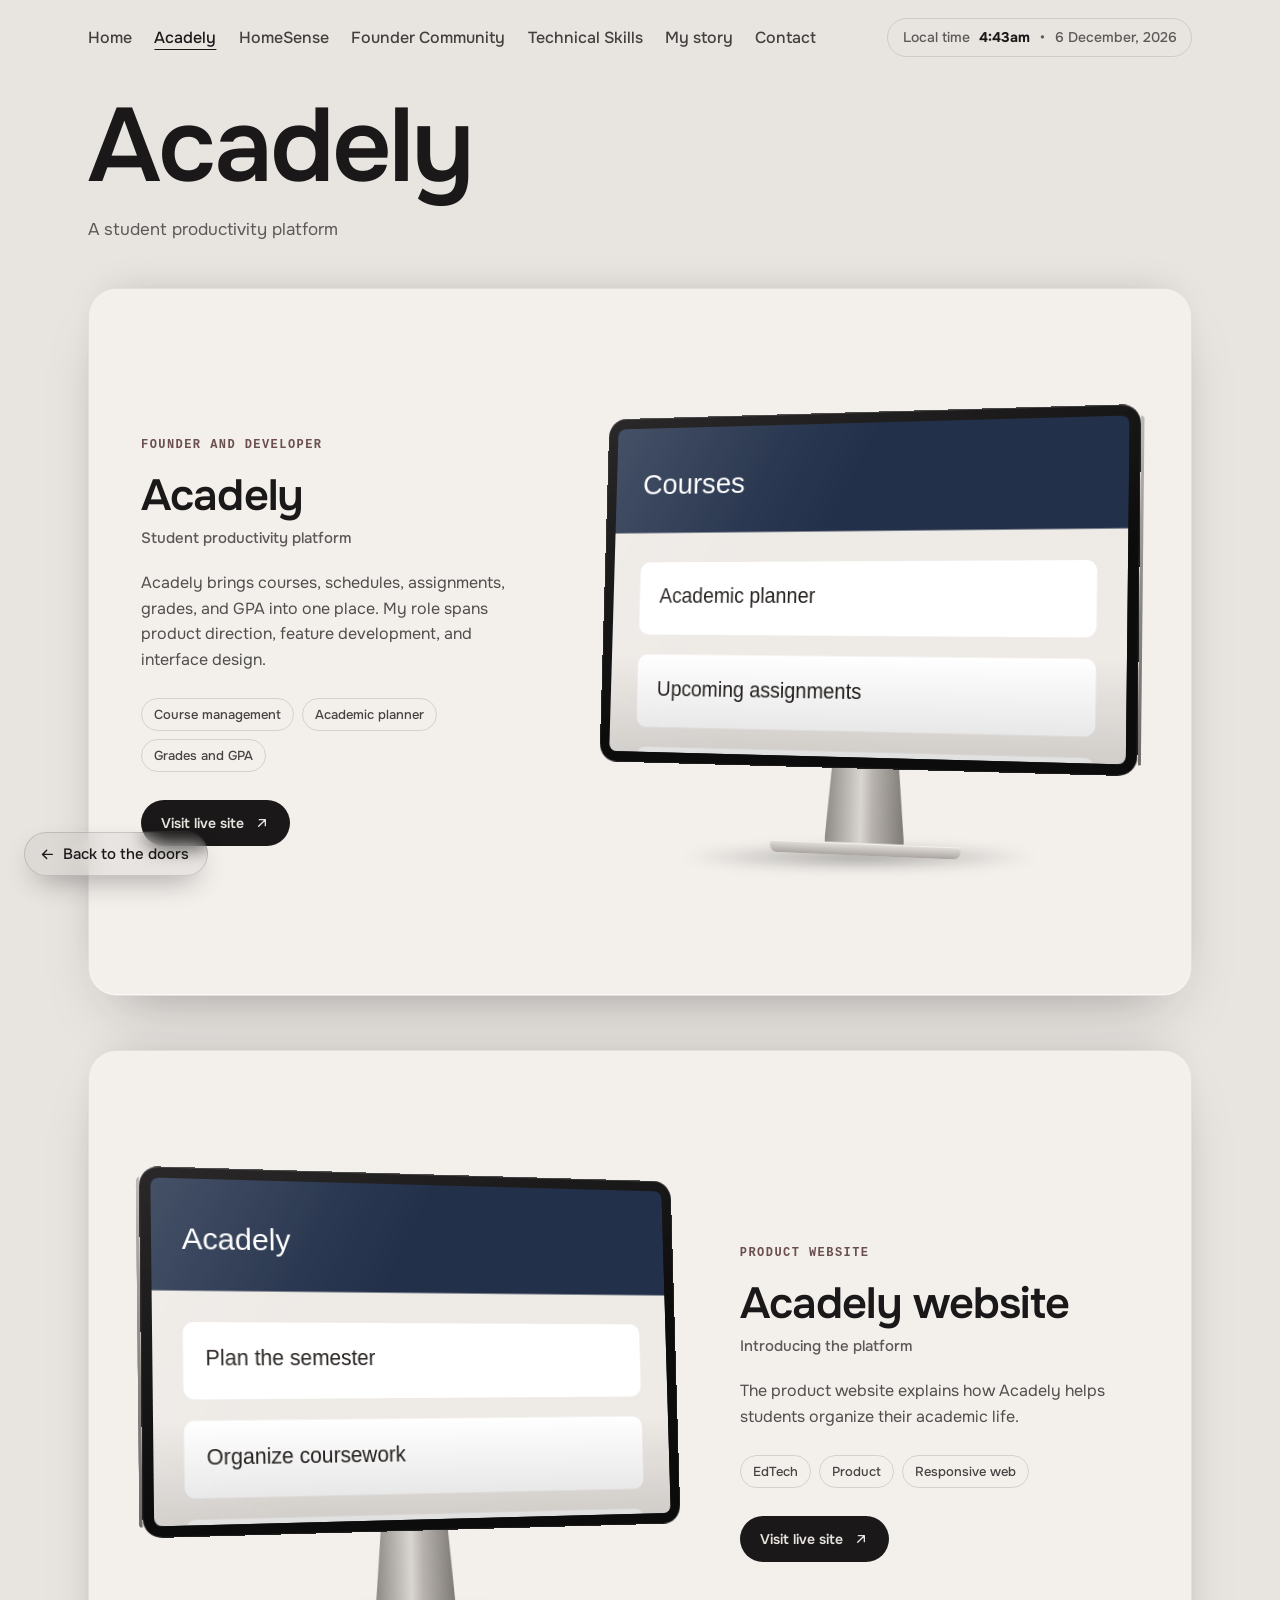
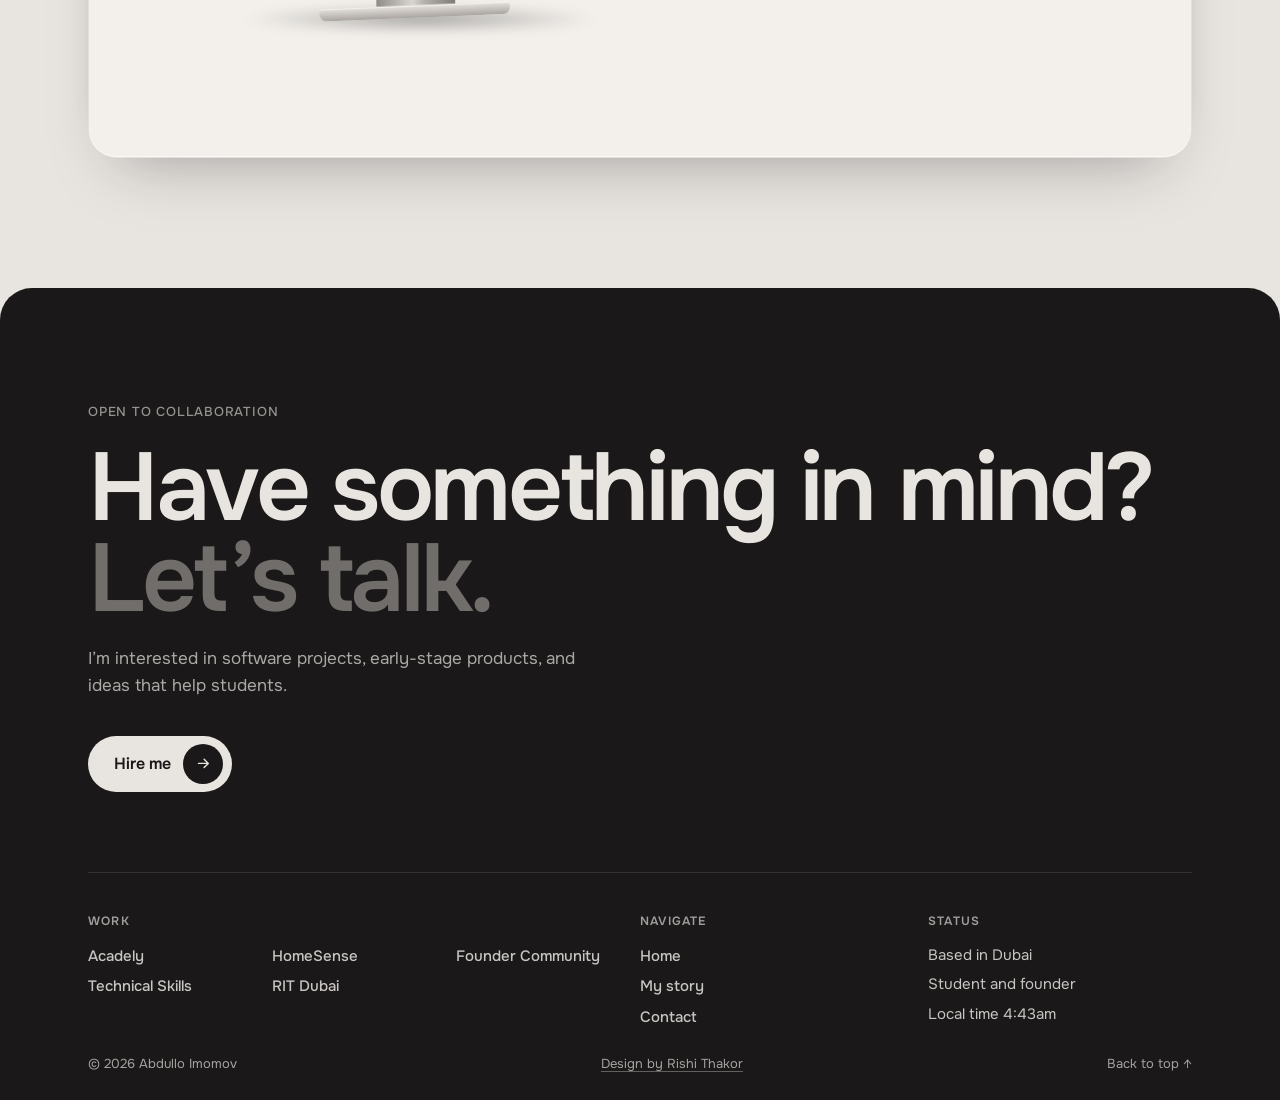
==== room.html @ 21cdb85c "Add the project rooms behind the animated doors" ====
<!DOCTYPE html>

<html lang="en">
<head><meta charset="utf-8"/><meta content="width=device-width,initial-scale=1" name="viewport"/><title>Projects · Abdullo Imomov</title>
<meta content="Abdullo Imomov is a Computing and Information Technology student at RIT Dubai and the founder of Acadely." name="description"/><meta content="#1A1818" name="theme-color"/>
<style>@font-face{font-family:'Onest';font-style:normal;font-display:swap;font-weight:100 900;src:url([data-uri]) format('woff2')}

:root{--bg:#E8E4E0;--fg:#1A1818;--fg-rgb:26,24,24;--card:#F3F0EC;--card-line:rgba(26,24,24,.08);--accent:#6B4F4F;--room:#FBFAF8;
  --shadow:0 -1px 0 rgba(255,255,255,.6) inset,0 30px 60px -30px rgba(26,24,24,.35),0 -12px 40px -24px rgba(26,24,24,.25);
  --font:'Onest',ui-sans-serif,system-ui,-apple-system,'Segoe UI',sans-serif;color-scheme:light}
html[data-mode="dark"]{--bg:#1A1818;--fg:#E8E4E0;--fg-rgb:232,228,224;--card:#232020;--card-line:rgba(232,228,224,.08);--accent:#D9C6C6;--room:#050505;
  --shadow:0 1px 0 rgba(255,255,255,.04) inset,0 30px 60px -30px rgba(0,0,0,.8),0 -12px 40px -20px rgba(0,0,0,.7);color-scheme:dark}
*{box-sizing:border-box;margin:0;padding:0}
html{scrollbar-width:none}html::-webkit-scrollbar{display:none}
body{min-height:100vh;background:var(--bg);color:var(--fg);font-family:var(--font);-webkit-font-smoothing:antialiased;overflow-x:clip}
a{color:inherit;text-decoration:none}
:focus-visible{outline:2px solid #6B5C5C;outline-offset:3px}
.glow{position:fixed;inset:0;pointer-events:none;z-index:50;background:var(--room);animation:out .8s ease .15s forwards}
@keyframes out{to{opacity:0;visibility:hidden}}
html.embed .glow{animation:none;transition:opacity .45s ease,visibility 0s linear .45s}
html.embed.in .glow{opacity:0;visibility:hidden}
html.embed.out .glow{opacity:1;visibility:visible;transition:opacity .4s ease}

.wrap{max-width:88rem;margin:0 auto;padding:24px max(16px,env(safe-area-inset-right)) 0 max(16px,env(safe-area-inset-left))}
@media (min-width:1024px){.wrap{padding-inline:88px}}
.top{display:flex;justify-content:space-between;align-items:center;gap:12px;padding-bottom:56px}
.chip{display:inline-flex;align-items:center;height:44px;padding:0 18px;border-radius:999px;border:1px solid rgba(var(--fg-rgb),.14);font-size:14px;font-weight:500;cursor:pointer;transition:background .25s}
.chip:hover{background:rgba(var(--fg-rgb),.05)}
.lbl{font-size:12px;font-weight:500;letter-spacing:.06em;text-transform:uppercase;color:rgba(var(--fg-rgb),.5)}
.intro{display:flex;flex-direction:column;align-items:flex-start;gap:20px;padding-bottom:64px;text-align:left}
.intro h1{white-space:nowrap;font-size:clamp(34px,8.2vw,104px)}
h1{font-size:clamp(44px,7vw,84px);font-weight:600;letter-spacing:-.025em;line-height:.95}
.intro p{max-width:52ch;font-size:17px;line-height:1.55;color:rgba(var(--fg-rgb),.68)}
.intro .count{display:block;margin-top:14px;font-family:ui-monospace,'SF Mono',Menlo,Consolas,monospace;font-size:12px;font-weight:600;letter-spacing:.12em;text-transform:uppercase;color:var(--accent)}

/* ---------- stacked project cards ---------- */
.stack{position:relative;padding-bottom:12vh}
.card{position:sticky;top:calc(var(--nav-h,72px) + 16px + var(--i) * 14px);margin-bottom:6vh;border-radius:28px;background:var(--card);box-shadow:var(--shadow);
  border:1px solid var(--card-line);transform-origin:50% 0;will-change:transform;overflow:hidden}
.card__in{display:grid;gap:28px;padding:28px;min-height:min(calc(100vh - var(--nav-h,72px) - 120px),720px)}
@media (min-width:900px){
  .card__in{grid-template-columns:minmax(0,5fr) minmax(0,7fr);align-items:center;gap:40px;padding:48px 52px}
  .card.flip .card__in{grid-template-columns:minmax(0,7fr) minmax(0,5fr)}
  .card.flip .card__info{order:2}
}
.card__dim{position:absolute;inset:0;background:#000;opacity:0;pointer-events:none;border-radius:inherit}
.card__meta{display:flex;align-items:center;gap:12px;margin-bottom:22px;font-family:ui-monospace,'SF Mono',Menlo,Consolas,monospace;font-size:12px;font-weight:600;letter-spacing:.12em;text-transform:uppercase;color:var(--accent)}
.card__meta .no{color:rgba(var(--fg-rgb),.4)}
.card__meta i{width:22px;height:1px;background:currentColor;opacity:.5}
.card h2{font-size:clamp(30px,3.4vw,46px);font-weight:600;letter-spacing:-.02em;line-height:1.02;margin-bottom:10px}
.card .sub{font-size:15px;font-weight:500;color:rgba(var(--fg-rgb),.7);margin-bottom:22px}
.card .desc{font-size:16px;line-height:1.6;color:rgba(var(--fg-rgb),.75);max-width:44ch;margin-bottom:26px}
.tags{display:flex;flex-wrap:wrap;gap:8px;margin-bottom:28px}
.tags li{list-style:none;padding:7px 12px;border-radius:999px;border:1px solid rgba(var(--fg-rgb),.14);font-size:13px;font-weight:500;color:rgba(var(--fg-rgb),.8)}
.live{display:inline-flex;align-items:center;gap:10px;height:46px;padding:0 20px;border-radius:999px;background:var(--fg);color:var(--bg);font-size:14px;font-weight:600;transition:transform .3s cubic-bezier(.16,1,.3,1)}
.live:hover{transform:translateY(-2px)}
.live svg{width:16px;height:16px}
.note{display:inline-flex;align-items:center;gap:8px;font-size:13px;font-weight:500;color:rgba(var(--fg-rgb),.68)}
.note::before{content:"";width:7px;height:7px;border-radius:50%;background:#7a8670}

/* ---------- the desktop: a slightly side-on monitor ---------- */
.stage{position:relative;perspective:1900px;perspective-origin:50% 40%;padding:10px 0 28px}
.mon{position:relative;transform-style:preserve-3d;transform:rotateY(-17deg) rotateX(4deg);transition:transform 1.2s cubic-bezier(.16,1,.3,1);margin-inline:auto;width:100%;max-width:720px}
.card.flip .mon{transform:rotateY(17deg) rotateX(4deg)}
.card:hover .mon{transform:rotateY(-12deg) rotateX(3deg)}
.card.flip:hover .mon{transform:rotateY(12deg) rotateX(3deg)}
.mon__body{position:relative;transform-style:preserve-3d;--mp:clamp(5px,1.3vw,11px);padding:var(--mp);border-radius:calc(var(--mp) + 8px);background:linear-gradient(160deg,#2a2828,#0d0c0c 60%);
  box-shadow:inset 0 0 0 1px rgba(255,255,255,.08),inset 0 1px 0 rgba(255,255,255,.12)}
/* the monitor's thickness: an edge you see because it is turned */
.mon__body::before{content:"";position:absolute;top:10px;bottom:10px;right:0;width:22px;transform-origin:100% 50%;transform:rotateY(-90deg);
  background:linear-gradient(180deg,#bdb9b5,#8d8985 50%,#6f6b68);border-radius:0 6px 6px 0}
.card.flip .mon__body::before{right:auto;left:0;transform-origin:0 50%;transform:rotateY(90deg)}
.mon__screen{position:relative;aspect-ratio:16/10;border-radius:8px;overflow:hidden;background:#000;transform:translateZ(.5px)}
.mon__screen img.page{position:absolute;left:0;top:0;width:100%;height:auto;display:block;will-change:transform;
  transform:translate3d(0,0,0)}

.mon__screen video{border-radius:inherit;position:absolute;inset:0;width:100%;height:100%;object-fit:contain!important;display:block}
.mon__screen.vid{aspect-ratio:var(--ar,16/10)}
.mon__screen::after{content:"";position:absolute;inset:0;pointer-events:none;
  background:linear-gradient(118deg,rgba(255,255,255,.16) 0%,rgba(255,255,255,.04) 28%,transparent 42%),linear-gradient(0deg,rgba(0,0,0,.12),transparent 30%)}
.mon__neck{position:relative;width:15%;height:clamp(40px,7vw,78px);margin:-2px auto 0;transform:translateZ(-30px);
  background:linear-gradient(90deg,#8e8a86,#d9d5d0 45%,#b7b2ad 60%,#7e7a76);clip-path:polygon(8% 0,92% 0,100% 100%,0 100%)}
.mon__foot{width:36%;height:12px;margin:0 auto;border-radius:3px 3px 8px 8px;transform:translateZ(-30px);
  background:linear-gradient(180deg,#e5e1dc,#a9a49f);box-shadow:0 1px 0 rgba(255,255,255,.5) inset}
.stage::after{content:"";position:absolute;left:18%;right:18%;bottom:14px;height:26px;border-radius:50%;
  background:radial-gradient(closest-side,rgba(0,0,0,.35),transparent);filter:blur(6px);z-index:-1}
html[data-mode="dark"] .stage::after{background:radial-gradient(closest-side,rgba(0,0,0,.8),transparent)}

/* arriving */
.card .card__info>*,.card .stage{transition:opacity .8s ease,transform 1s cubic-bezier(.16,1,.3,1)}
.card:not(.seen) .card__info>*{opacity:0;transform:translateY(18px)}
.card:not(.seen) .stage{opacity:0;transform:translateX(40px)}
@media (max-width:899.98px){.card:not(.seen) .stage,.card.flip:not(.seen) .stage{transform:translateY(20px)}}
.card.flip:not(.seen) .stage{transform:translateX(-40px)}
.card .card__info>*:nth-child(2){transition-delay:.05s}.card .card__info>*:nth-child(3){transition-delay:.1s}
.card .card__info>*:nth-child(4){transition-delay:.15s}.card .card__info>*:nth-child(5){transition-delay:.2s}.card .card__info>*:nth-child(6){transition-delay:.25s}

.outro{padding:10vh 0 14vh;text-align:center}
.outro p{font-size:15px;color:rgba(var(--fg-rgb),.55);margin-bottom:18px}

@media (max-width:899.98px){
  .card{top:calc(var(--nav-h,64px) + 10px + var(--i) * 10px);border-radius:22px}
  /* phones: each card fits one screen, desktop on top, the essentials below */
  .card__in{padding:16px 18px 20px;min-height:auto;gap:4px;max-height:calc(100svh - var(--nav-h,64px) - 40px)}
  .stage{order:-1;padding:4px 6% 18px}
  .mon__neck{height:30px}
  .card__meta{margin-bottom:8px;font-size:11px}
  .card h2{font-size:26px;margin-bottom:4px}
  .card .sub{font-size:13px;margin-bottom:10px}
  .card .desc{font-size:14px;line-height:1.5;margin-bottom:14px;display:-webkit-box;-webkit-line-clamp:3;-webkit-box-orient:vertical;overflow:hidden}
  .tags{display:none}
  .live{height:44px;padding:0 18px;font-size:13px}
  .mon,.card.flip .mon{transform:rotateY(-10deg) rotateX(3deg)}
  .card.flip .mon__body::before{right:0;left:auto;transform-origin:100% 50%;transform:rotateY(-90deg)}
}
@media (prefers-reduced-motion:reduce){
  .glow{display:none}
  .card .card__info>*,.card .stage{transition:none;opacity:1!important;transform:none!important}
}

.rn{position:sticky;top:0;z-index:40;transition:background .35s ease,box-shadow .35s ease}
.rn{background:var(--bg)}
.rn.stuck{box-shadow:0 1px 0 rgba(var(--fg-rgb),.1)}
.rn__in{max-width:88rem;margin:0 auto;display:flex;align-items:center;justify-content:space-between;gap:1.5rem;padding:1.1rem max(16px,env(safe-area-inset-right)) 1.1rem max(16px,env(safe-area-inset-left));transition:padding .35s ease}
.rn.stuck .rn__in{padding-block:.8rem}
@media (min-width:1024px){.rn__in{padding-inline:88px}}
.rn nav ul{display:none;list-style:none;margin:0;padding:0;gap:1.4rem;white-space:nowrap}
.rn nav button{padding:0;border:0;background:none;color:var(--fg);font:inherit;font-size:1rem;font-weight:500;opacity:.8;cursor:pointer;transition:opacity .2s}
.rn nav button:hover,.rn nav button[aria-current]{opacity:1}
.rn nav button[aria-current]{text-decoration:underline;text-underline-offset:.35em;text-decoration-thickness:1px}
.rn__clock{display:flex;align-items:center;gap:.6rem;padding:.6rem .9rem;border-radius:999px;border:1px solid rgba(var(--fg-rgb),.12);font-size:.875rem;font-weight:500;white-space:nowrap}
.rn__clock span{color:rgba(var(--fg-rgb),.68)}
.rn__menu{display:inline-flex;align-items:center;justify-content:center;gap:.5rem;height:2.75rem;padding:0 1.05rem 0 .95rem;font:500 .9375rem/1 'Onest',ui-sans-serif,system-ui,-apple-system,'Segoe UI',sans-serif;border-radius:999px;border:1px solid rgba(var(--fg-rgb),.12);background:none;color:var(--fg);cursor:pointer}
.rn__menu svg{width:1.1rem;height:1.1rem}
/* ---------- the menu, full screen, on small screens ---------- */
.rn__panel{position:fixed;inset:0;z-index:110;display:flex;flex-direction:column;
  padding:max(1rem,env(safe-area-inset-top)) max(1.25rem,env(safe-area-inset-right)) max(1.5rem,env(safe-area-inset-bottom)) max(1.25rem,env(safe-area-inset-left));
  background:var(--bg);color:var(--fg);visibility:hidden;opacity:0;
  transition:opacity .4s cubic-bezier(.4,0,.2,1),visibility 0s linear .4s}
.rn.open .rn__panel{visibility:visible;opacity:1;transition-delay:0s}
/* a wash of colour sweeps up behind the items as it opens */
.rn__panel::before{content:"";position:absolute;inset:0;pointer-events:none;
  background:radial-gradient(70% 55% at 12% 100%,rgba(164,85,44,.2),transparent 70%),
             radial-gradient(60% 50% at 95% 4%,rgba(196,176,176,.18),transparent 72%);
  opacity:0;transform:translateY(12%) scale(1.08);transition:opacity .6s ease,transform .9s cubic-bezier(.16,1,.3,1)}
.rn.open .rn__panel::before{opacity:1;transform:none}
.rn__phead{position:relative;z-index:1;display:flex;align-items:center;justify-content:space-between;min-height:2.75rem;margin-bottom:auto}
.rn__plbl{font:600 .75rem/1 'Onest',ui-sans-serif,system-ui,sans-serif;letter-spacing:.16em;text-transform:uppercase;color:rgba(var(--fg-rgb),.5)}
.rn__pclose{display:inline-flex;align-items:center;justify-content:center;width:2.75rem;height:2.75rem;border-radius:999px;
  border:1px solid rgba(var(--fg-rgb),.14);background:none;color:var(--fg);cursor:pointer;transition:background .25s,transform .35s cubic-bezier(.16,1,.3,1)}
.rn__pclose:hover{background:rgba(var(--fg-rgb),.08);transform:rotate(90deg)}
.rn__pclose svg{width:1.15rem;height:1.15rem}
.rn__plist{position:relative;z-index:1;display:flex;flex-direction:column;justify-content:center;gap:.1rem;padding-block:2rem}
/* each line rises into place, one after the other */
.rn__plist button{position:relative;display:flex;align-items:baseline;gap:.85rem;width:100%;padding:.45rem 0;border:0;background:none;color:var(--fg);
  font:600 clamp(2rem,9.5vw,2.9rem)/1.06 'Onest',ui-sans-serif,system-ui,sans-serif;letter-spacing:-.03em;text-align:left;cursor:pointer;
  opacity:0;transform:translateY(1.1rem);transition:opacity .5s ease,transform .66s cubic-bezier(.16,1,.3,1),color .25s ease}
.rn.open .rn__plist button{opacity:1;transform:none;transition-delay:calc(var(--i,0) * 55ms + 90ms)}
.rn__plist button::before{content:counter(rnc,decimal-leading-zero);counter-increment:rnc;
  font:600 .8125rem/1 ui-monospace,'SF Mono',Menlo,Consolas,monospace;letter-spacing:.1em;color:rgba(var(--fg-rgb),.38);transition:color .25s}
.rn__plist{counter-reset:rnc}
.rn__plist button[aria-current]{color:var(--fg)}
.rn__plist button[aria-current]::before{color:#A4552C}
@media (hover:hover){.rn__plist button:hover{color:#A4552C}.rn__plist button:hover::before{color:#A4552C}}
.rn__pfoot{position:relative;z-index:1;margin-top:auto;padding-top:1.25rem;border-top:1px solid rgba(var(--fg-rgb),.1);
  font:500 .8125rem/1.4 'Onest',ui-sans-serif,system-ui,sans-serif;color:rgba(var(--fg-rgb),.55);
  opacity:0;transform:translateY(.6rem);transition:opacity .5s ease .34s,transform .6s cubic-bezier(.16,1,.3,1) .34s}
.rn.open .rn__pfoot{opacity:1;transform:none}
html.rn-lock,html.rn-lock body{overflow:hidden}
@media (prefers-reduced-motion:reduce){
  .rn__panel,.rn__panel::before,.rn__plist button,.rn__pfoot{transition-duration:.01ms!important;transform:none!important}}

/* ---------- where things sit in the bar ---------- */
/* wide: the full nav shows, and "back" floats in the bottom-left corner instead of taking bar space */
@media (min-width:1200px){
  .rn nav ul{display:flex}
  .rn__menu,.rn__panel{display:none!important}
  .backd{position:fixed;left:max(1.5rem,env(safe-area-inset-left));bottom:max(1.5rem,calc(env(safe-area-inset-bottom) + 1rem));top:auto;z-index:60;
    height:3rem;padding:0 1.25rem 0 1rem;border-color:transparent;
    background:var(--bd-float,rgba(26,24,24,.9));color:var(--bd-floatfg,#E8E4E0);
    -webkit-backdrop-filter:blur(10px);backdrop-filter:blur(10px);
    box-shadow:0 12px 30px -12px rgba(0,0,0,.45),0 0 0 1px rgba(255,255,255,.08)}
  .backd span{display:inline}
  .backd:hover{background:var(--bd-float,rgba(26,24,24,1));border-color:transparent}
}
html[data-mode="dark"] .backd{--bd-float:rgba(232,228,224,.92);--bd-floatfg:#1A1818}
/* narrow: back on the left, menu on the right, no clock */
@media (max-width:1199.98px){
  .rn__in{justify-content:space-between}
  .rn nav{display:none}
  .rn__clock{display:none}
  .rn__menu{order:99;margin-left:auto}
  .backd{order:-2}
}

/* ---------- footer ---------- */
/* the footer slides up over the last 32px of the section above, so its rounded corners show that
   section's real background (gradients and glows included) instead of a flat patch of colour */
.sfw{position:relative;z-index:2;background:transparent;margin-top:-32px}
.sfw--dark .sf{box-shadow:inset 0 1px 0 rgba(232,228,224,.12)}
.sf{--sf-bg:#1A1818;--sf-fg:#E8E4E0;--sf-rgb:232,228,224;--sf-acc:#C4B0B0;position:relative;z-index:2;background:var(--sf-bg);color:var(--sf-fg);
  border-radius:2rem 2rem 0 0;overflow:hidden;font-family:'Onest',ui-sans-serif,system-ui,-apple-system,'Segoe UI',sans-serif}
html[data-mode="dark"] .sf{--sf-bg:#0F0E0E;box-shadow:inset 0 1px 0 rgba(232,228,224,.1)}
.sf__in{max-width:88rem;margin:0 auto;padding:5.5rem 1.25rem 1.5rem}
@media (min-width:1024px){.sf__in{padding:7rem 5.5rem 1.75rem}}
html,body{overscroll-behavior-y:none}
html{background:#1A1818}html[data-mode="dark"]{background:#0F0E0E}
body{margin:0}
.sf{margin-bottom:0}
.sf__eye{display:inline-flex;align-items:center;gap:.6rem;font-size:.8125rem;font-weight:500;letter-spacing:.06em;text-transform:uppercase;color:rgba(var(--sf-rgb),.6)}
.sf__eye i{width:.5rem;height:.5rem;border-radius:50%;background:#8FBF7A;box-shadow:0 0 0 0 rgba(143,191,122,.6);animation:sfPulse 2.2s ease-out infinite}
@keyframes sfPulse{70%{box-shadow:0 0 0 .55rem rgba(143,191,122,0)}100%{box-shadow:0 0 0 0 rgba(143,191,122,0)}}
.sf__h{margin:1.4rem 0 1.25rem;font-size:clamp(2.75rem,7.5vw,6.5rem);font-weight:600;line-height:.95;letter-spacing:-.035em}
.sf__h span{display:block;color:rgba(var(--sf-rgb),.42)}
.sf__p{max-width:46ch;font-size:1.0625rem;line-height:1.6;color:rgba(var(--sf-rgb),.7)}
.sf__cta{display:flex;flex-wrap:wrap;gap:.75rem;margin-top:2.25rem}
.sf__btn{display:inline-flex;align-items:center;gap:.8rem;height:3.5rem;padding:0 .55rem 0 1.6rem;border:0;border-radius:999px;background:var(--sf-fg);color:var(--sf-bg);
  font:inherit;font-size:1rem;font-weight:600;cursor:pointer;transition:transform .35s cubic-bezier(.16,1,.3,1)}
.sf__btn b{display:grid;place-items:center;width:2.5rem;height:2.5rem;border-radius:50%;background:var(--sf-bg);color:var(--sf-fg)}
.sf__btn svg{width:1.05rem;height:1.05rem;transition:transform .35s cubic-bezier(.16,1,.3,1)}
.sf__btn:hover{transform:translateY(-2px)}.sf__btn:hover svg{transform:translateX(3px)}
.sf__ghost{display:inline-flex;align-items:center;height:3.5rem;padding:0 1.5rem;border-radius:999px;border:1px solid rgba(var(--sf-rgb),.2);background:none;color:var(--sf-fg);
  font:inherit;font-size:1rem;font-weight:500;cursor:pointer;transition:background .25s}
.sf__ghost:hover{background:rgba(var(--sf-rgb),.07)}
.sf__cols{display:grid;grid-template-columns:repeat(2,minmax(0,1fr));gap:2.25rem 1.5rem;margin-top:5rem;padding-top:2.5rem;border-top:1px solid rgba(var(--sf-rgb),.12)}
@media (min-width:768px){.sf__cols{grid-template-columns:2fr 1fr 1fr}}
.sf__cols h3{margin-bottom:1rem;font-size:.75rem;font-weight:600;letter-spacing:.1em;text-transform:uppercase;color:rgba(var(--sf-rgb),.66)}
.sf__cols ul{list-style:none;margin:0;padding:0;display:flex;flex-direction:column;gap:.6rem}
@media (pointer:coarse),(max-width:767.98px){.sf__cols ul{gap:0}.sf__cols button,.sf__cols a,.sf__bot button{min-height:44px;min-width:44px;display:inline-flex;align-items:center}.sf__cols li.st{min-height:32px;display:flex;align-items:center}}
.sf__cols button,.sf__cols a{padding:0;border:0;background:none;color:rgba(var(--sf-rgb),.85);font:inherit;font-size:.9375rem;font-weight:500;cursor:pointer;text-align:left;text-decoration:none;transition:color .2s}
.sf__cols button:hover,.sf__cols a:hover{color:#fff}
.sf__cols li.st{font-size:.9375rem;color:rgba(var(--sf-rgb),.85)}
.sf__cols .work{display:grid;grid-template-columns:repeat(auto-fill,minmax(10rem,1fr));gap:.6rem 1.5rem}
.sf__in{position:relative;z-index:1}
/* the name runs the full width of the footer, edge to edge, behind the links and the bottom line */
.sf__word{position:absolute;left:0;right:0;bottom:0;z-index:0;margin:0;padding:0 1.2vw;font-size:var(--wf,15vw);font-weight:700;line-height:.74;letter-spacing:-.055em;
  color:rgba(var(--sf-rgb),.17);user-select:none;pointer-events:none;white-space:nowrap;text-align:center;transform:translateY(.05em)}
.sf__word span{display:inline-block}
.sf__word .short{display:none}
@media (max-width:767.98px){.sf__word .full{display:none}.sf__word .short{display:inline-block}}

.sf__bot{display:flex;flex-wrap:wrap;justify-content:space-between;gap:.75rem;margin-top:1.75rem;font-size:.8125rem;color:rgba(var(--sf-rgb),.68)}
.sf__bot button{padding:0;border:0;background:none;color:inherit;font:inherit;cursor:pointer}.sf__bot button:hover{color:var(--sf-fg)}
.sf__legal a{color:inherit;text-decoration:underline;text-underline-offset:.2em;text-decoration-color:rgba(var(--sf-rgb),.35)}.sf__legal a:hover{color:var(--sf-fg)}
@media (pointer:coarse),(max-width:767.98px){.sf__legal a{min-height:44px;display:inline-flex;align-items:center}}
@media (prefers-reduced-motion:reduce){.sf__eye i{animation:none}}
/* ---------- floating back-to-top ---------- */
.totop{--tt-bg:#1A1818;--tt-fg:#E8E4E0;--tt-ring:232,228,224;position:fixed;right:max(1.25rem,env(safe-area-inset-right));bottom:max(1.25rem,env(safe-area-inset-bottom));z-index:60;
  display:grid;place-items:center;width:3.25rem;height:3.25rem;padding:0;border:0;border-radius:50%;background:var(--tt-bg);color:var(--tt-fg);cursor:pointer;
  box-shadow:0 10px 30px -10px rgba(0,0,0,.45),0 0 0 1px rgba(var(--tt-ring),.14);
  opacity:0;visibility:hidden;transform:translateY(.75rem) scale(.9);
  transition:opacity .35s ease,visibility 0s linear .35s,transform .45s cubic-bezier(.16,1,.3,1),background .3s ease,color .3s ease,box-shadow .3s ease}
.totop.show{opacity:1;visibility:visible;transform:none;transition-delay:0s}
.totop[data-on="dark"]{--tt-bg:#E8E4E0;--tt-fg:#1A1818;--tt-ring:26,24,24}
.totop svg.ar{width:1.15rem;height:1.15rem;transition:transform .4s cubic-bezier(.16,1,.3,1)}
.totop svg.ring{position:absolute;inset:0;width:100%;height:100%;transform:rotate(-90deg);pointer-events:none}
.totop .ring circle{fill:none;stroke:currentColor;stroke-width:2;opacity:.85;stroke-dasharray:var(--len);stroke-dashoffset:calc(var(--len) * (1 - var(--p,0)));transition:stroke-dashoffset .12s linear}
.totop .lbl{position:absolute;right:calc(100% + .6rem);top:50%;padding:.4rem .75rem;border-radius:999px;background:var(--tt-bg);color:var(--tt-fg);font:500 .8125rem/1 'Onest',ui-sans-serif,system-ui,sans-serif;
  white-space:nowrap;pointer-events:none;opacity:0;transform:translate(.4rem,-50%);transition:opacity .25s ease,transform .35s cubic-bezier(.16,1,.3,1);box-shadow:0 0 0 1px rgba(var(--tt-ring),.14)}
@media (hover:hover){.totop:hover{transform:translateY(-3px)}.totop:hover svg.ar{transform:translateY(-3px)}.totop:hover .lbl{opacity:1;transform:translate(0,-50%)}}
.totop:focus-visible{outline:2px solid #C4B0B0;outline-offset:3px}
@media (max-width:767.98px){.totop{width:3rem;height:3rem}}
@media (prefers-reduced-motion:reduce){.totop,.totop svg.ar{transition:opacity .2s ease,visibility 0s linear .2s}}

.skel{position:relative}
.skel::after{content:"";position:absolute;inset:0;z-index:6;pointer-events:none;border-radius:inherit;opacity:1;
  background:linear-gradient(100deg,#E2DDD8 30%,#F1EDE9 50%,#E2DDD8 70%);background-size:220% 100%;animation:skel 1.25s linear infinite}
html[data-mode="dark"] .skel::after{background-image:linear-gradient(100deg,#231F1F 30%,#2F2A2A 50%,#231F1F 70%)}
@keyframes skel{from{background-position:120% 0}to{background-position:-100% 0}}
/* a recording that is still buffering: a light sweep over its poster until it plays */
.skel-buf{position:relative}
.skel-buf::before{content:"";position:absolute;inset:0;z-index:6;pointer-events:none;border-radius:inherit;
  background:linear-gradient(100deg,transparent 30%,rgba(255,255,255,.22) 50%,transparent 70%);background-size:220% 100%;animation:skel 1.25s linear infinite}
@media (prefers-reduced-motion:reduce){.skel::after{animation:none}}

/* "Back to the doors" sits in the room's sticky header: it stays on screen the whole
   time you are inside a room, but it is part of the bar rather than floating over the page,
   so it never covers anything you are reading. */
.backd{order:-2;flex:none;display:inline-flex;align-items:center;gap:.5rem;height:2.75rem;padding:0 1.1rem 0 .85rem;
  border:1px solid rgba(var(--fg-rgb),.14);border-radius:999px;background:rgba(var(--fg-rgb),.05);color:var(--fg);
  font:500 .9375rem/1 'Onest',ui-sans-serif,system-ui,-apple-system,'Segoe UI',sans-serif;text-decoration:none;cursor:pointer;white-space:nowrap;
  opacity:0;transform:translateX(-.5rem);transition:opacity .35s ease,transform .45s cubic-bezier(.16,1,.3,1),background .25s ease,border-color .25s ease}
.backd.show{opacity:1;transform:none}
.backd svg{width:1.05rem;height:1.05rem;transition:transform .35s cubic-bezier(.16,1,.3,1)}
@media (hover:hover){.backd:hover{background:rgba(var(--fg-rgb),.1);border-color:rgba(var(--fg-rgb),.26)}.backd:hover svg{transform:translateX(-3px)}}
.backd:focus-visible{outline:2px solid #C4B0B0;outline-offset:3px}
/* phones keep the words on both pills; on the very narrowest screens they just get a little smaller */
@media (max-width:359.98px){.backd,.rn__menu{font-size:.8125rem}.backd{padding:0 .85rem 0 .7rem}.rn__menu{padding:0 .85rem}}
/* the leftover top row above each room's title, and the gap under the intro */
.top{display:none!important}
.intro{padding-bottom:clamp(28px,4vw,44px)!important}
.rn__in{min-width:0}
.rn nav{min-width:0}
</style><script>if(new URLSearchParams(location.search).has('embed'))document.documentElement.classList.add('embed');try{if(localStorage.getItem('abdullo-reference-mode')==='dark')document.documentElement.dataset.mode='dark'}catch(e){}</script></head>
<body>
<div aria-hidden="true" class="glow"></div>
<header class="rn" id="rn">
<div class="rn__in">
<nav aria-label="Primary"><ul><li><button data-nav="home">Home</button></li><li><button data-nav="door:0">Acadely</button></li><li><button data-nav="door:1">HomeSense</button></li><li><button data-nav="door:2">Founder Community</button></li><li><button data-nav="door:3">Technical Skills</button></li><li><button data-nav="about">My story</button></li><li><button data-nav="contact">Contact</button></li></ul></nav>
<div aria-label="Local time" class="rn__clock"><span>Local time</span><b data-ftime="">—</b><span class="d">•</span><span class="d" data-fdate=""></span></div>
<button aria-controls="rnPanel" aria-expanded="false" class="rn__menu" id="rnMenu"><svg aria-hidden="true" fill="none" focusable="false" stroke="currentColor" stroke-linecap="round" stroke-width="2" viewbox="0 0 24 24"><path d="M4 6h16M4 12h16M4 18h16"></path></svg><span>Menu</span></button>
</div>
<div aria-label="Menu" aria-modal="true" class="rn__panel" id="rnPanel" role="dialog">
<div class="rn__phead">
<span class="rn__plbl">Menu</span>
<button aria-label="Close menu" class="rn__pclose" id="rnClose"><svg aria-hidden="true" fill="none" focusable="false" stroke="currentColor" stroke-linecap="round" stroke-width="2" viewbox="0 0 24 24"><path d="M18 6 6 18M6 6l12 12"></path></svg></button>
</div>
<div class="rn__plist"><button data-nav="home">Home</button><button data-nav="door:0">Acadely</button><button data-nav="door:1">HomeSense</button><button data-nav="door:2">Founder Community</button><button data-nav="door:3">Technical Skills</button><button data-nav="about">My story</button><button data-nav="contact">Contact</button></div>
<p class="rn__pfoot">Abdullo Imomov · Computing student and founder</p>
</div>
</header>
<main class="wrap">
<div class="top"><a class="chip" href="./#works">← Back to the doors</a></div>
<section class="intro">
<h1>Selected work</h1>
<div><p>Projects by Abdullo Imomov</p></div>
</section>
<section aria-label="Projects" class="stack" id="stack"></section>
</main>
<div class="sfw">
<footer aria-labelledby="sfTitle" class="sf" id="contact-footer">
<div class="sf__in">
<p class="sf__eye">Open to collaboration</p>
<h2 class="sf__h" id="sfTitle">Have something in mind?<span>Let’s talk.</span></h2>
<p class="sf__p">I’m interested in software projects, early-stage products, and ideas that help students.</p>
<div class="sf__cta">
<button class="sf__btn" data-nav="contact">Hire me <b><svg aria-hidden="true" fill="none" stroke="currentColor" stroke-linecap="round" stroke-linejoin="round" stroke-width="2" viewbox="0 0 24 24"><path d="M5 12h14M13 6l6 6-6 6"></path></svg></b></button>
</div>
<div class="sf__cols">
<div><h3>Work</h3><ul class="work"><li><a data-nav="door:0" href="./room.html?project=acadely">Acadely</a></li><li><a data-nav="door:1" href="./room.html?project=homesense">HomeSense</a></li><li><a data-nav="door:2" href="./room.html?project=founder-community">Founder Community</a></li><li><a data-nav="door:3" href="./room.html?project=skills">Technical Skills</a></li><li><a data-nav="door:4" href="./room.html?project=rit-dubai">RIT Dubai</a></li></ul></div>
<div><h3>Navigate</h3><ul><li><a data-nav="home" href="./">Home</a></li><li><a data-nav="about" href="./#about">My story</a></li><li><button data-nav="contact">Contact</button></li></ul></div>
<div><h3>Status</h3><ul><li class="st">Based in Dubai</li><li class="st">Student and founder</li><li class="st">Local time <span data-ftime="">—</span></li></ul></div>
</div>
<div class="sf__bot"><span>© <span data-fyear="">2026</span> Abdullo Imomov</span><span class="sf__legal"><a href="https://therishithakor.com/" target="_top">Design by Rishi Thakor</a></span><button data-nav="top">Back to top ↑</button></div>
</div>
</footer>
</div>
<button aria-label="Back to top" class="totop" data-nav="top"><svg aria-hidden="true" class="ring" viewbox="0 0 52 52"><circle cx="26" cy="26" r="24"></circle></svg><svg aria-hidden="true" class="ar" fill="none" stroke="currentColor" stroke-linecap="round" stroke-linejoin="round" stroke-width="2" viewbox="0 0 24 24"><path d="M12 19V5M6 11l6-6 6 6"></path></svg><span class="lbl">Back to top</span></button>











<script>const roomNames = ["Acadely", "HomeSense", "Founder Community", "Technical Skills", "RIT Dubai"];
const roomSlugs = ["acadely", "homesense", "founder-community", "skills", "rit-dubai"];
const roomLeads = ["A student productivity platform", "A Python energy-monitoring project", "An early concept for young founders", "The tools I use and learn", "Computing and Information Technology"];
const catalogs = [[{"kind": "Founder and developer", "title": "Acadely", "sub": "Student productivity platform", "desc": "Acadely brings courses, schedules, assignments, grades, and GPA into one place. My role spans product direction, feature development, and interface design.", "tags": ["Course management", "Academic planner", "Grades and GPA"], "url": "https://myacadely.vercel.app/", "preview": ["Courses", "Academic planner", "Upcoming assignments", "Grades and GPA"]}, {"kind": "Product website", "title": "Acadely website", "sub": "Introducing the platform", "desc": "The product website explains how Acadely helps students organize their academic life.", "tags": ["EdTech", "Product", "Responsive web"], "url": "https://acadely-website.vercel.app/", "preview": ["Acadely", "Plan the semester", "Organize coursework", "Track academic progress"]}], [{"kind": "Python project", "title": "HomeSense", "sub": "Smart-home energy monitoring", "desc": "A Python project that organizes energy consumption data. I structured its functionality and documented how the application works.", "tags": ["Python", "Energy monitoring", "Documentation"], "url": null, "preview": ["HomeSense", "Energy usage", "Household devices", "Consumption history"]}], [{"kind": "Early concept", "title": "Founder Community", "sub": "Feedback for young founders", "desc": "A concept for people to share websites and business ideas, exchange feedback, and discover projects from other founders.", "tags": ["Entrepreneurship", "Community", "Product concept"], "url": null, "preview": ["Founder Community", "Share your idea", "Discover projects", "Get peer feedback"]}], [{"kind": "Languages and tools", "title": "Software development", "sub": "Tools I use and learn", "desc": "I work with Python, JavaScript, HTML, and CSS. I use VS Code, Git, GitHub, GitLab, Supabase, VirtualBox, and UTM.", "tags": ["Python", "JavaScript", "Git", "Supabase"], "url": null, "preview": ["Development tools", "Python and JavaScript", "HTML and CSS", "Git and Supabase"]}, {"kind": "Product and languages", "title": "How I work", "sub": "Research, product planning, and communication", "desc": "I\u2019m interested in full-stack development, AI, cybersecurity, EdTech, and SaaS. I speak Tajik, English, and Russian.", "tags": ["Product development", "Research", "AI"], "url": null, "preview": ["Product work", "Research and planning", "Development", "Iteration"]}], [{"kind": "Education", "title": "Rochester Institute of Technology Dubai", "sub": "Computing and Information Technology", "desc": "I study in the Department of Computing Sciences. My coursework covers programming, computer systems, AI, mathematics, software development methods, and research. Expected graduation is May 2030.", "tags": ["RIT Dubai", "Computing and IT", "May 2030"], "url": null, "preview": ["RIT Dubai", "Computing and IT", "Department of Computing Sciences", "Expected graduation: May 2030"]}]];
const roomIndex = Math.max(0, roomSlugs.indexOf(new URLSearchParams(location.search).get('project')));
const PROJECTS = catalogs[roomIndex];
document.title = roomNames[roomIndex] + ' · Abdullo Imomov';
document.querySelector('.intro h1').textContent = roomNames[roomIndex];
document.querySelector('.intro p').textContent = roomLeads[roomIndex];
document.querySelectorAll('[data-nav="door:' + roomIndex + '"]').forEach(el => el.setAttribute('aria-current','page'));
const ARROW = '<svg aria-hidden="true" focusable="false" viewBox="0 0 24 24" fill="none" stroke="currentColor" stroke-width="2" stroke-linecap="round" stroke-linejoin="round"><path d="M7 17 17 7M8 7h9v9"/></svg>';
const esc = s => String(s).replace(/[&<>"]/g, c => ({ '&': '&amp;', '<': '&lt;', '>': '&gt;', '"': '&quot;' }[c]));
function previewSrc(p, i){
  const shades = ['#22304a','#4a3540','#55634e','#8b4c2f','#33312d'];
  const color = shades[roomIndex];
  const entries = p.preview.slice(1).map((line,k) => `<rect x="42" y="${198+k*135}" width="676" height="106" rx="15" fill="white"/><text x="73" y="${258+k*135}" fill="#241f1d" font-size="30">${esc(line)}</text>`).join('');
  const svg = `<svg xmlns="http://www.w3.org/2000/svg" width="760" height="730" viewBox="0 0 760 730"><rect width="760" height="730" fill="#eeeae6"/><rect width="760" height="155" fill="${color}"/><text x="42" y="98" fill="white" font-family="sans-serif" font-size="43">${esc(p.preview[0])}</text><g font-family="sans-serif">${entries}</g><text x="46" y="672" fill="#615952" font-family="sans-serif" font-size="21">Abdullo Imomov · Project overview</text></svg>`;
  return 'data:image/svg+xml;charset=utf-8,' + encodeURIComponent(svg);
}
const stack = document.getElementById('stack');
if (!stack.firstElementChild) stack.innerHTML = PROJECTS.map((p, i) => `
  <article class="card${i % 2 ? ' flip' : ''}" style="--i:${i}" aria-labelledby="p${i}">
    <div class="card__in">
      <div class="card__info">
        <p class="card__meta"><span>${esc(p.kind)}</span></p>
        <h2 id="p${i}">${esc(p.title)}</h2>
        <p class="sub">${esc(p.sub)}</p>
        <p class="desc">${esc(p.desc)}</p>
        <ul class="tags">${p.tags.map(t => `<li>${esc(t)}</li>`).join('')}</ul>
        ${p.url ? `<a class="live" href="${esc(p.url)}" target="_blank" rel="noopener noreferrer">Visit live site ${ARROW}</a>` : `<span class="note">${esc(p.note || 'Project overview')}</span>`}
      </div>
      <div class="stage" aria-hidden="true">
        <div class="mon"><div class="mon__body"><div class="mon__screen${p.ar ? ' vid' : ''}"${p.ar ? ` style="--ar:${p.ar}"` : ''}>
          ${p.video ? `<video muted loop playsinline preload="metadata" poster="${p.poster}" src="${p.video}" style="background:${p.bg || '#000'};object-fit:${p.fit || 'contain'}"></video>`
                    : `<img class="page" src="${previewSrc(p, i)}" alt="${esc(p.title)}: illustrative project overview" decoding="async" loading="${i < 1 ? 'eager' : 'lazy'}">`}
        </div></div><div class="mon__neck"></div><div class="mon__foot"></div></div>
      </div>
    </div>
    <div class="card__dim"></div>
  </article>`).join('');

const cards = [...stack.querySelectorAll('.card')];
// a recording's screen takes the recording's own shape, so nothing is cropped or letterboxed
cards.forEach(c => { const v = c.querySelector('video'); if (!v) return; const scr = v.parentElement; scr.classList.add('vid');
  const set = () => { if (v.videoWidth) scr.style.setProperty('--ar', v.videoWidth + ' / ' + v.videoHeight); };
  if (v.readyState >= 1) set(); else v.addEventListener('loadedmetadata', set, { once: true }); });
// each live page scrolls itself top to bottom and back on its screen
const reduced = matchMedia('(prefers-reduced-motion: reduce)').matches;
// inside the home page the room is loaded early, out of sight: nothing plays until you have walked in and it has faded up
window.__live = !document.documentElement.classList.contains('embed');
window.__restartAll = () => {};
const SPEED = 230, REST = 1100;           // screen pixels a second, pause at each end (ms)
const shots = cards.map(c => {
  const img = c.querySelector('img.page'), scr = c.querySelector('.mon__screen'); if (!img) return null;
  const s = { c, img, scr, pos: 0, dist: 0, dir: 1, wait: REST, held: false };
  const measure = () => { s.dist = Math.max(0, img.offsetHeight - scr.clientHeight); s.pos = Math.min(s.pos, s.dist); paint(s); };
  if (img.complete && img.naturalWidth) measure(); else img.addEventListener('load', measure, { once: true });
  s.measure = measure;
  return s;
}).filter(Boolean);
function paint(s){ s.img.style.transform = `translate3d(0,${-s.pos.toFixed(1)}px,0)`; }
addEventListener('resize', () => shots.forEach(s => s.measure()));
// once a screen has been completely out of sight (scrolled away, or fully covered by the card stacked over it),
// it starts again from the top of its page the next time it shows
const screens = cards.map(c => ({ c, scr: c.querySelector('.mon__screen'), hidden: true, s: shots.find(x => x.c === c), v: c.querySelector('video') }));
function restart(o){
  if (o.s){ o.s.pos = 0; o.s.dir = 1; o.s.wait = REST; paint(o.s); }
  if (o.v){ try { o.v.currentTime = 0; } catch (err) {} }
}
function checkHidden(){
  screens.forEach((o, i) => {
    const r = o.scr.getBoundingClientRect();
    let hidden = r.bottom <= 0 || r.top >= innerHeight;
    if (!hidden) for (let k = i + 1; k < cards.length; k++){ const n = cards[k].getBoundingClientRect(); if (n.top <= r.top + 1 && n.bottom >= r.bottom - 1){ hidden = true; break; } }
    if (hidden && !o.hidden) restart(o);
    o.hidden = hidden;
    if (o.v){ if (hidden) o.v.pause(); else if (o.c.classList.contains('on') && window.__live) o.v.play().catch(() => {}); }
    if (o.s) o.s.covered = hidden;
  });
}
window.__restartAll = () => { screens.forEach(o => { restart(o); if (o.v) o.v.pause(); }); };
addEventListener('scroll', checkHidden, { passive: true }); addEventListener('resize', checkHidden);
let lastT = 0;
function run(t){
  if (!window.__live){ lastT = t; requestAnimationFrame(run); return; }
  const dt = Math.min(64, t - (lastT || t)); lastT = t;
  if (!reduced) for (const s of shots){
    if (s.held || s.covered || !s.c.classList.contains('on') || !s.dist) continue;
    if (s.wait > 0){ s.wait -= dt; continue; }
    const left = s.dir > 0 ? s.dist - s.pos : s.pos;
    const ease = Math.min(1, .3 + left / 160) * Math.min(1, .35 + (s.dist - left) / 160);   // eases in and out at each end
    s.pos += s.dir * SPEED * ease * dt / 1000;
    if (s.pos >= s.dist){ s.pos = s.dist; s.dir = -1; s.wait = REST; }
    else if (s.pos <= 0){ s.pos = 0; s.dir = 1; s.wait = REST; }
    paint(s);
  }
  requestAnimationFrame(run);
}
requestAnimationFrame(run);
checkHidden();
// play only what's on screen
const io = new IntersectionObserver(es => es.forEach(e => {
  const c = e.target; c.classList.toggle('on', e.isIntersecting);
  if (e.isIntersecting) c.classList.add('seen');
  const v = c.querySelector('video'); if (v){ if (e.isIntersecting && window.__live) v.play().catch(() => {}); else v.pause(); }
}), { threshold: .25 });
cards.forEach(c => io.observe(c));
// stacking: as the next card slides over, the one beneath settles back a little
let ticking = false;
function stackFx(){
  ticking = false;
  cards.forEach((c, i) => {
    const next = cards[i + 1]; let p = 0;
    if (next){ const top = parseFloat(getComputedStyle(c).top), h = c.offsetHeight; p = Math.min(1, Math.max(0, (top + h - next.getBoundingClientRect().top) / h)); }
    c.style.transform = p ? `scale(${(1 - p * .06).toFixed(4)})` : '';
    c.lastElementChild.style.opacity = (p * .28).toFixed(3);
  });
}
if (!reduced){ addEventListener('scroll', () => { if (!ticking){ ticking = true; requestAnimationFrame(stackFx); } }, { passive: true }); stackFx(); }


(() => {
  const root = document.documentElement, EMBED = root.classList.contains('embed');
  if (!EMBED) return;
  const back = [...document.querySelectorAll('a[href="./#works"]')];
  back.forEach(b => b.addEventListener('click', e => { e.preventDefault(); parent.postMessage({ wall: 'close' }, location.origin === 'null' ? '*' : location.origin); }));
  addEventListener('keydown', e => { if (e.key === 'Escape') parent.postMessage({ wall: 'close' }, location.origin === 'null' ? '*' : location.origin); });
  addEventListener('message', e => {
    if (e.source !== parent) return;                      // only the home page holding this room may steer it
    const m = e.data || {};
    if (m.wall === 'enter'){ root.classList.remove('out'); scrollTo(0, 0); window.__restartAll(); requestAnimationFrame(() => root.classList.add('in'));
      clearTimeout(window.__liveT); window.__liveT = setTimeout(() => { window.__live = true; checkHidden(); dispatchEvent(new Event('scroll')); }, 650); }
    if (m.wall === 'exit'){ clearTimeout(window.__liveT); window.__live = false; root.classList.add('out'); root.classList.remove('in'); document.querySelectorAll('video').forEach(v => v.pause()); }
    if (m.wall === 'reset'){ root.classList.remove('out', 'in'); }
    if (m.wall === 'mode'){ if (m.mode === 'dark') root.dataset.mode = 'dark'; else delete root.dataset.mode; }
  });
})();


// press F for full screen (again, or Esc, to leave); ignored while typing
(() => {
  const typing = e => { const t = e.target; return t && (t.isContentEditable || /^(INPUT|TEXTAREA|SELECT)$/.test(t.tagName)); };
  const toggle = () => {
    const d = document, el = d.documentElement;
    if (d.fullscreenElement || d.webkitFullscreenElement) (d.exitFullscreen || d.webkitExitFullscreen).call(d);
    else (el.requestFullscreen || el.webkitRequestFullscreen)?.call(el)?.catch?.(() => {});
  };
  addEventListener('keydown', e => {
    if ((e.key !== 'f' && e.key !== 'F') || e.metaKey || e.ctrlKey || e.altKey || typing(e)) return;
    e.preventDefault();
    if (window.top !== window) { try { parent.postMessage({ wall: 'fullscreen' }, location.origin === 'null' ? '*' : location.origin); } catch (_) {} return; }
    toggle();
  });
  if (window.top === window) addEventListener('message', e => {
    // only one of this page's own frames can ask for full screen
    if (!e.data || e.data.wall !== 'fullscreen' || ![...document.querySelectorAll('iframe')].some(f => f.contentWindow === e.source)) return;
    toggle();
  });
})();


(() => {
  // every image and recording starts on a shimmering placeholder, which lifts as soon as it has something to show
  const done = el => el.parentElement && el.parentElement.classList.remove('skel');
  const watch = el => {
    const box = el.parentElement; if (!box || box.dataset.sk || el.closest('.app')) return; box.dataset.sk = 1;   // small app icons load instantly: no placeholder
    if (el.tagName === 'IMG'){
      if (el.complete && el.naturalWidth) return;
      box.classList.add('skel');
      el.addEventListener('load', () => done(el), { once: true }); el.addEventListener('error', () => done(el), { once: true });
    } else {
      // whenever it has to wait for more of the recording, the shimmer comes back over the poster
      el.addEventListener('waiting', () => box.classList.add('skel-buf'));
      ['playing', 'canplay', 'pause', 'error'].forEach(ev => el.addEventListener(ev, () => box.classList.remove('skel-buf')));
      if (el.readyState >= 2) return;
      box.classList.add('skel');
      el.addEventListener('loadeddata', () => done(el), { once: true });
      if (el.poster){ const im = new Image(); im.onload = () => done(el); im.src = el.poster; }
    }
  };
  const scan = () => document.querySelectorAll('main img, main video').forEach(watch);
  scan(); new MutationObserver(scan).observe(document.body, { childList: true, subtree: true });
})();


(() => {
  const M = ['Jan','Feb','Mar','Apr','May','Jun','Jul','Aug','Sep','Oct','Nov','Dec'];
  const tick = () => { const d = new Date(), h = d.getHours();
    document.querySelectorAll('[data-ftime]').forEach(e => e.textContent = `${h % 12 || 12}:${String(d.getMinutes()).padStart(2, '0')}${h < 12 ? 'am' : 'pm'}`);
    document.querySelectorAll('[data-fyear]').forEach(e => e.textContent = d.getFullYear()); };
  tick(); setInterval(tick, 20000);
  // size the footer name so it spans the full width with only a sliver of margin
  const fit = () => document.querySelectorAll('.sf').forEach(f => {
    const w = f.querySelector('.sf__word'); if (!w) return;
    const span = [...w.children].find(s => getComputedStyle(s).display !== 'none'); if (!span) return;
    w.style.setProperty('--wf', '100px');
    const k = (f.clientWidth * .955) / span.getBoundingClientRect().width;
    f.style.setProperty('--wf', (100 * k).toFixed(2) + 'px'); w.style.removeProperty('--wf');
  });
  fit(); addEventListener('resize', fit); document.fonts?.ready.then(fit);
  // the footer's rounded corners show whatever sits directly above it: find that section's colour and paint it behind them
  const sfw = document.querySelector('.sfw');
  const above = () => {
    if (!sfw) return;
    const solid = e => { const c = getComputedStyle(e).backgroundColor; const m = c.match(/[\d.]+/g); return m && !(m.length > 3 && +m[3] < .05) ? c : ''; };
    let col = '', e = sfw.previousElementSibling;
    while (e){ if (e.getBoundingClientRect().width >= innerWidth * .9){ const c = solid(e); if (c) col = c; } e = e.lastElementChild; }
    const bg = col || solid(document.body) || getComputedStyle(document.documentElement).backgroundColor;
    sfw.style.setProperty('--above', bg);
    // a dark section above: a hairline keeps the footer reading as its own section
    const m = (bg.match(/[\d.]+/g) || [255, 255, 255]).map(Number);
    sfw.classList.toggle('sfw--dark', (.2126 * m[0] + .7152 * m[1] + .0722 * m[2]) / 255 < .25);
  };
  above(); addEventListener('load', above); addEventListener('resize', above);
  new MutationObserver(above).observe(document.documentElement, { attributes: true, attributeFilter: ['data-mode'] });
  // floating back-to-top: appears after the first screen, shows scroll progress, flips colour over dark backgrounds
  const tt = document.querySelector('.totop');
  if (tt) {
    const c = tt.querySelector('.ring circle'); tt.style.setProperty('--len', (2 * Math.PI * 24).toFixed(2));
    const lum = el => { for (let e = el; e && e !== document.documentElement; e = e.parentElement) {
        const m = getComputedStyle(e).backgroundColor.match(/[\d.]+/g); if (!m) continue;
        if (m.length > 3 && +m[3] < .5) continue; return (.2126 * m[0] + .7152 * m[1] + .0722 * m[2]) / 255; }
      const m = getComputedStyle(document.body).backgroundColor.match(/[\d.]+/g) || [255,255,255];
      return (m.length > 3 && +m[3] < .5) ? (document.documentElement.dataset.mode === 'dark' ? 0 : 1) : (.2126 * m[0] + .7152 * m[1] + .0722 * m[2]) / 255; };
    let raf = 0;
    const upd = () => { raf = 0;
      const max = document.documentElement.scrollHeight - innerHeight, y = scrollY;
      const bot = document.querySelector('.sf__bot');  // the footer has its own 'Back to top', so step aside once it's on screen
      tt.classList.toggle('show', y > innerHeight * .9 && !(bot && bot.getBoundingClientRect().top < innerHeight - 8));
      tt.style.setProperty('--p', max > 0 ? Math.min(1, y / max).toFixed(4) : 0);
      const r = tt.getBoundingClientRect();
      tt.style.pointerEvents = 'none';
      const under = document.elementFromPoint(r.left + r.width / 2, r.top + r.height / 2);
      tt.style.pointerEvents = '';
      if (under) tt.dataset.on = lum(under) < .45 ? 'dark' : 'light'; };
    const q = () => { if (!raf) raf = requestAnimationFrame(upd); };
    addEventListener('scroll', q, { passive: true }); addEventListener('resize', q);
    new MutationObserver(q).observe(document.documentElement, { attributes: true, attributeFilter: ['data-mode', 'class'] });
    upd();
  }
})();


// "Back to the doors" stays on screen in the corner the whole time you're inside a room
(() => {
  const top = document.querySelector('.top .chip'); if (!top) return;
  const bar = document.querySelector('.rn__in'); if (!bar) return;
  const b = document.createElement('a');
  b.className = 'backd'; b.href = top.getAttribute('href'); b.setAttribute('aria-label', 'Back to the doors');
  b.innerHTML = '<svg viewBox="0 0 24 24" fill="none" stroke="currentColor" stroke-width="2" stroke-linecap="round" stroke-linejoin="round" aria-hidden="true"><path d="M19 12H5M11 6l-6 6 6 6"/></svg><span>Back to the doors</span>';
  b.addEventListener('click', e => { e.preventDefault(); top.click(); });     // same exit as the link at the top
  bar.insertBefore(b, bar.firstChild);                                        // first thing in the sticky bar, on the left
  top.style.visibility = 'hidden'; top.tabIndex = -1;                      // the pill in the bar takes its place, so there is one way back, always on screen
  requestAnimationFrame(() => b.classList.add('show'));
})();


(() => {
  const root = document.documentElement, EMBED = root.classList.contains('embed');
  const HOME = './';
  const SLUGS = ["acadely", "homesense", "founder-community", "skills", "rit-dubai"];
  const go = to => {
    if (to === 'top'){ scrollTo({ top: 0, behavior: 'smooth' }); return; }
    if (EMBED){ parent.postMessage({ wall: 'go', to }, location.origin === 'null' ? '*' : location.origin); return; }
    if (to === 'home') location.href = HOME;
    else if (to === 'about') location.href = HOME + '#about';
    else if (to === 'contact') location.href = HOME + '#contact';
    else if (to.startsWith('door:')) location.href = './room.html?project=' + SLUGS[+to.slice(5)];
  };
  document.addEventListener('click', e => {
    const b = e.target.closest('[data-nav]'); if (!b) return;
    if (b.tagName === 'A' && (e.metaKey || e.ctrlKey || e.shiftKey || e.altKey || e.button)) return;   // new tab: let the link do it
    e.preventDefault(); rn.classList.remove('open'); menu.setAttribute('aria-expanded', 'false');
    const to = b.dataset.nav;
    if (b.hasAttribute('aria-current')){ scrollTo({ top: 0, behavior: 'smooth' }); return; }
    go(to);
  });
  const rn = document.getElementById('rn'), menu = document.getElementById('rnMenu');
  const panel = document.getElementById('rnPanel'), pclose = document.getElementById('rnClose');
  // each line in the menu knows its place, so they rise in one after another
  panel.querySelectorAll('.rn__plist button').forEach((b, i) => b.style.setProperty('--i', i));
  const setMenu = o => {
    rn.classList.toggle('open', o);
    menu.setAttribute('aria-expanded', o);
    root.classList.toggle('rn-lock', o);                 // the page behind stops scrolling
    if (o) setTimeout(() => pclose.focus(), 60); else menu.focus();
  };
  menu.addEventListener('click', () => setMenu(!rn.classList.contains('open')));
  pclose.addEventListener('click', () => setMenu(false));
  addEventListener('keydown', e => {
    if (!rn.classList.contains('open')) return;
    if (e.key === 'Escape'){ setMenu(false); return; }
    if (e.key !== 'Tab') return;                          // the keyboard stays inside the open menu
    const f = [...panel.querySelectorAll('button')].filter(n => n.offsetWidth || n.offsetHeight);
    if (!f.length) return;
    const first = f[0], last = f[f.length - 1];
    if (!panel.contains(document.activeElement)){ e.preventDefault(); first.focus(); }
    else if (e.shiftKey && document.activeElement === first){ e.preventDefault(); last.focus(); }
    else if (!e.shiftKey && document.activeElement === last){ e.preventDefault(); first.focus(); }
  });
  panel.addEventListener('click', e => { if (e.target.closest('button[data-nav]')) setMenu(false); });
  matchMedia('(min-width:1200px)').addEventListener('change', e => { if (e.matches) setMenu(false); });
  const upd = () => rn.classList.toggle('stuck', scrollY > 10); addEventListener('scroll', upd, { passive: true }); upd();
  // content that sticks (the project cards) parks below the navbar, never behind it
  const navH = () => { root.style.setProperty('--nav-h', rn.offsetHeight + 'px'); root.style.setProperty('--rn-h', rn.offsetHeight + 'px'); };
  navH(); addEventListener('resize', navH); new ResizeObserver(navH).observe(rn);
  const M = ['January','February','March','April','May','June','July','August','September','October','November','December'];
  const d = new Date(), short = matchMedia('(max-width: 767.98px)').matches; document.querySelectorAll('[data-fdate]').forEach(e => e.textContent = short ? `${d.getDate()} ${M[d.getMonth()].slice(0, 3)}` : `${d.getDate()} ${M[d.getMonth()]}, ${d.getFullYear()}`);
})();
</script></body>
</html>
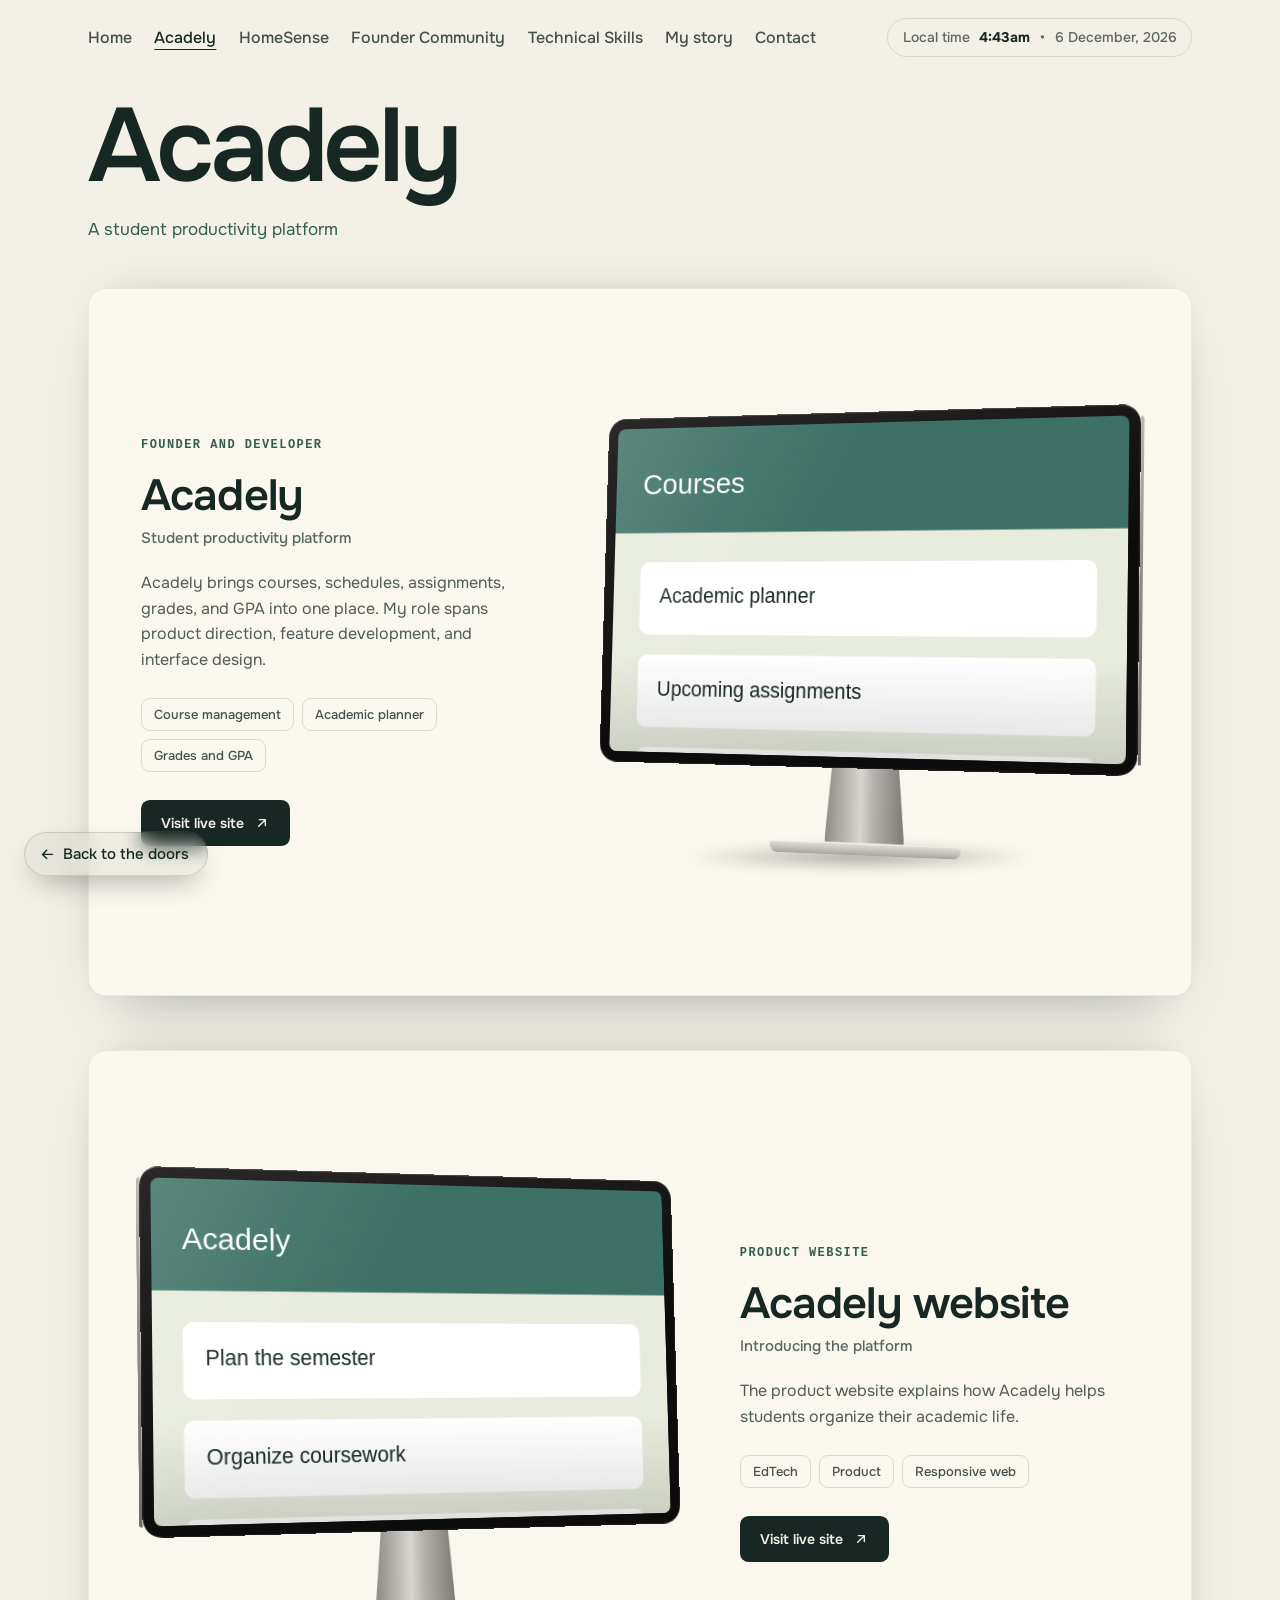
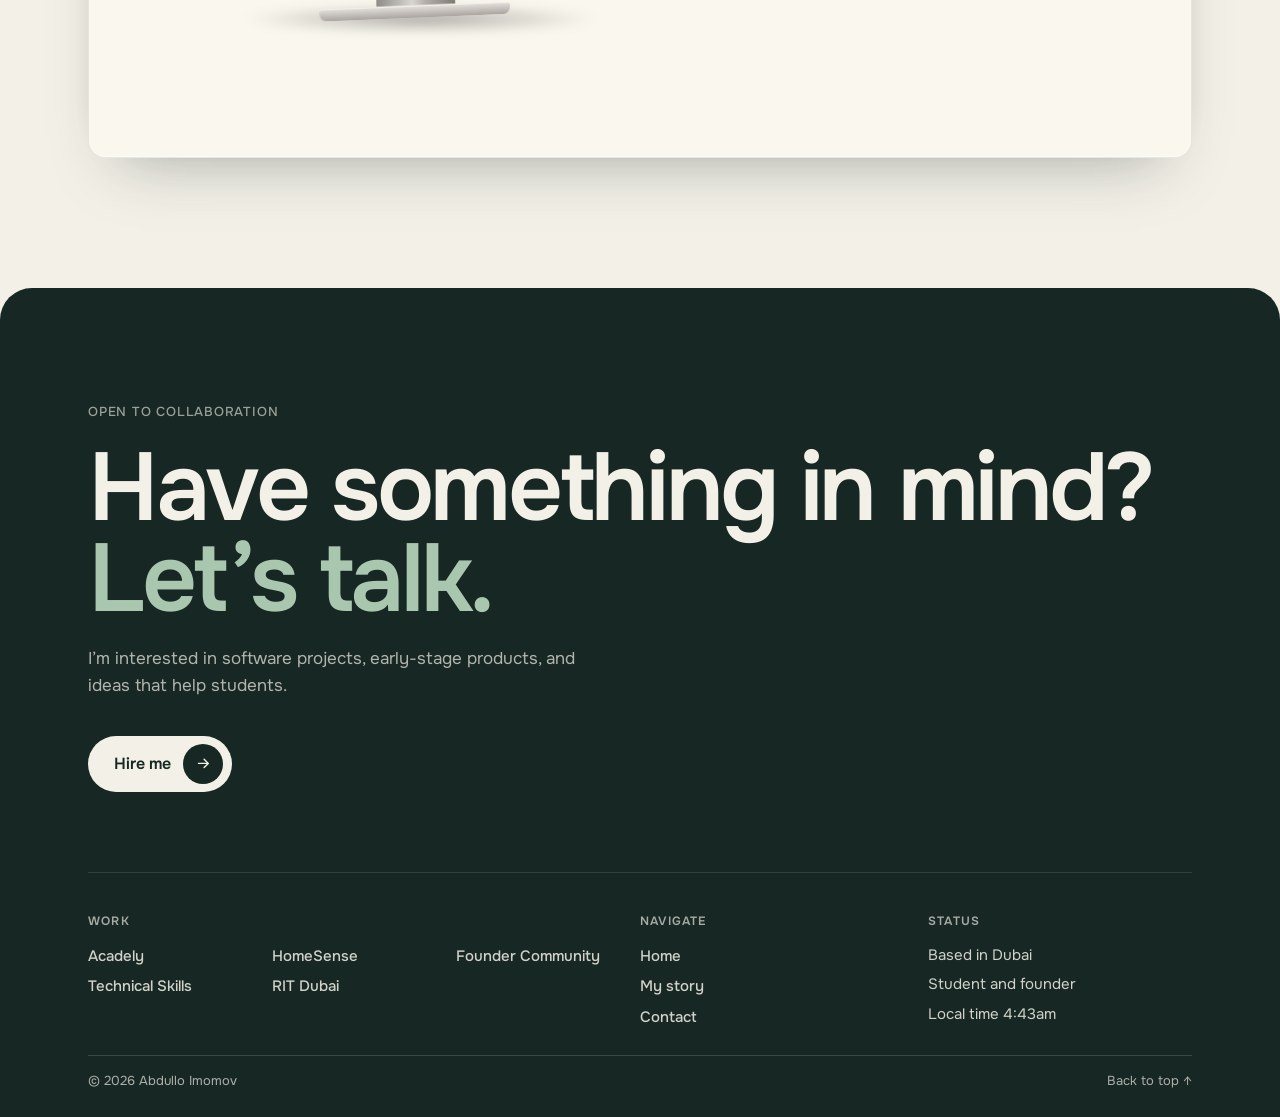
==== commit 97fc23cf: "Match project rooms to their workshop doors" ====
--- a/room.html
+++ b/room.html
@@ -2,19 +2,19 @@
 
 <html lang="en">
 <head><meta charset="utf-8"/><meta content="width=device-width,initial-scale=1" name="viewport"/><title>Projects · Abdullo Imomov</title>
-<meta content="Abdullo Imomov is a Computing and Information Technology student at RIT Dubai and the founder of Acadely." name="description"/><meta content="#1A1818" name="theme-color"/>
+<meta content="Abdullo Imomov is a Computing and Information Technology student at RIT Dubai and the founder of Acadely." name="description"/><meta content="#172824" name="theme-color"/>
 <style>@font-face{font-family:'Onest';font-style:normal;font-display:swap;font-weight:100 900;src:url([data-uri]) format('woff2')}
 
-:root{--bg:#E8E4E0;--fg:#1A1818;--fg-rgb:26,24,24;--card:#F3F0EC;--card-line:rgba(26,24,24,.08);--accent:#6B4F4F;--room:#FBFAF8;
-  --shadow:0 -1px 0 rgba(255,255,255,.6) inset,0 30px 60px -30px rgba(26,24,24,.35),0 -12px 40px -24px rgba(26,24,24,.25);
+:root{--bg:#F3F0E7;--fg:#172824;--fg-rgb:23,40,36;--card:#FAF7EE;--card-line:rgba(23,40,36,.08);--accent:#345F50;--room:#FAF7EE;
+  --shadow:0 -1px 0 rgba(255,255,255,.6) inset,0 30px 60px -30px rgba(23,40,36,.35),0 -12px 40px -24px rgba(23,40,36,.25);
   --font:'Onest',ui-sans-serif,system-ui,-apple-system,'Segoe UI',sans-serif;color-scheme:light}
-html[data-mode="dark"]{--bg:#1A1818;--fg:#E8E4E0;--fg-rgb:232,228,224;--card:#232020;--card-line:rgba(232,228,224,.08);--accent:#D9C6C6;--room:#050505;
+html[data-mode="dark"]{--bg:#172824;--fg:#F3F0E7;--fg-rgb:243,240,231;--card:#20342D;--card-line:rgba(243,240,231,.08);--accent:#BED5BF;--room:#101E1A;
   --shadow:0 1px 0 rgba(255,255,255,.04) inset,0 30px 60px -30px rgba(0,0,0,.8),0 -12px 40px -20px rgba(0,0,0,.7);color-scheme:dark}
 *{box-sizing:border-box;margin:0;padding:0}
 html{scrollbar-width:none}html::-webkit-scrollbar{display:none}
 body{min-height:100vh;background:var(--bg);color:var(--fg);font-family:var(--font);-webkit-font-smoothing:antialiased;overflow-x:clip}
 a{color:inherit;text-decoration:none}
-:focus-visible{outline:2px solid #6B5C5C;outline-offset:3px}
+:focus-visible{outline:2px solid #345F50;outline-offset:3px}
 .glow{position:fixed;inset:0;pointer-events:none;z-index:50;background:var(--room);animation:out .8s ease .15s forwards}
 @keyframes out{to{opacity:0;visibility:hidden}}
 html.embed .glow{animation:none;transition:opacity .45s ease,visibility 0s linear .45s}
@@ -140,8 +140,8 @@
 .rn.open .rn__panel{visibility:visible;opacity:1;transition-delay:0s}
 /* a wash of colour sweeps up behind the items as it opens */
 .rn__panel::before{content:"";position:absolute;inset:0;pointer-events:none;
-  background:radial-gradient(70% 55% at 12% 100%,rgba(164,85,44,.2),transparent 70%),
-             radial-gradient(60% 50% at 95% 4%,rgba(196,176,176,.18),transparent 72%);
+  background:radial-gradient(70% 55% at 12% 100%,rgba(164,105,72,.2),transparent 70%),
+             radial-gradient(60% 50% at 95% 4%,rgba(169,199,174,.18),transparent 72%);
   opacity:0;transform:translateY(12%) scale(1.08);transition:opacity .6s ease,transform .9s cubic-bezier(.16,1,.3,1)}
 .rn.open .rn__panel::before{opacity:1;transform:none}
 .rn__phead{position:relative;z-index:1;display:flex;align-items:center;justify-content:space-between;min-height:2.75rem;margin-bottom:auto}
@@ -177,13 +177,13 @@
   .rn__menu,.rn__panel{display:none!important}
   .backd{position:fixed;left:max(1.5rem,env(safe-area-inset-left));bottom:max(1.5rem,calc(env(safe-area-inset-bottom) + 1rem));top:auto;z-index:60;
     height:3rem;padding:0 1.25rem 0 1rem;border-color:transparent;
-    background:var(--bd-float,rgba(26,24,24,.9));color:var(--bd-floatfg,#E8E4E0);
+    background:var(--bd-float,rgba(23,40,36,.9));color:var(--bd-floatfg,#F3F0E7);
     -webkit-backdrop-filter:blur(10px);backdrop-filter:blur(10px);
     box-shadow:0 12px 30px -12px rgba(0,0,0,.45),0 0 0 1px rgba(255,255,255,.08)}
   .backd span{display:inline}
-  .backd:hover{background:var(--bd-float,rgba(26,24,24,1));border-color:transparent}
-}
-html[data-mode="dark"] .backd{--bd-float:rgba(232,228,224,.92);--bd-floatfg:#1A1818}
+  .backd:hover{background:var(--bd-float,rgba(23,40,36,1));border-color:transparent}
+}
+html[data-mode="dark"] .backd{--bd-float:rgba(243,240,231,.92);--bd-floatfg:#172824}
 /* narrow: back on the left, menu on the right, no clock */
 @media (max-width:1199.98px){
   .rn__in{justify-content:space-between}
@@ -197,14 +197,14 @@
 /* the footer slides up over the last 32px of the section above, so its rounded corners show that
    section's real background (gradients and glows included) instead of a flat patch of colour */
 .sfw{position:relative;z-index:2;background:transparent;margin-top:-32px}
-.sfw--dark .sf{box-shadow:inset 0 1px 0 rgba(232,228,224,.12)}
-.sf{--sf-bg:#1A1818;--sf-fg:#E8E4E0;--sf-rgb:232,228,224;--sf-acc:#C4B0B0;position:relative;z-index:2;background:var(--sf-bg);color:var(--sf-fg);
+.sfw--dark .sf{box-shadow:inset 0 1px 0 rgba(243,240,231,.12)}
+.sf{--sf-bg:#172824;--sf-fg:#F3F0E7;--sf-rgb:243,240,231;--sf-acc:#A9C7AE;position:relative;z-index:2;background:var(--sf-bg);color:var(--sf-fg);
   border-radius:2rem 2rem 0 0;overflow:hidden;font-family:'Onest',ui-sans-serif,system-ui,-apple-system,'Segoe UI',sans-serif}
-html[data-mode="dark"] .sf{--sf-bg:#0F0E0E;box-shadow:inset 0 1px 0 rgba(232,228,224,.1)}
+html[data-mode="dark"] .sf{--sf-bg:#101E1A;box-shadow:inset 0 1px 0 rgba(243,240,231,.1)}
 .sf__in{max-width:88rem;margin:0 auto;padding:5.5rem 1.25rem 1.5rem}
 @media (min-width:1024px){.sf__in{padding:7rem 5.5rem 1.75rem}}
 html,body{overscroll-behavior-y:none}
-html{background:#1A1818}html[data-mode="dark"]{background:#0F0E0E}
+html{background:#172824}html[data-mode="dark"]{background:#101E1A}
 body{margin:0}
 .sf{margin-bottom:0}
 .sf__eye{display:inline-flex;align-items:center;gap:.6rem;font-size:.8125rem;font-weight:500;letter-spacing:.06em;text-transform:uppercase;color:rgba(var(--sf-rgb),.6)}
@@ -245,27 +245,27 @@
 @media (pointer:coarse),(max-width:767.98px){.sf__legal a{min-height:44px;display:inline-flex;align-items:center}}
 @media (prefers-reduced-motion:reduce){.sf__eye i{animation:none}}
 /* ---------- floating back-to-top ---------- */
-.totop{--tt-bg:#1A1818;--tt-fg:#E8E4E0;--tt-ring:232,228,224;position:fixed;right:max(1.25rem,env(safe-area-inset-right));bottom:max(1.25rem,env(safe-area-inset-bottom));z-index:60;
+.totop{--tt-bg:#172824;--tt-fg:#F3F0E7;--tt-ring:243,240,231;position:fixed;right:max(1.25rem,env(safe-area-inset-right));bottom:max(1.25rem,env(safe-area-inset-bottom));z-index:60;
   display:grid;place-items:center;width:3.25rem;height:3.25rem;padding:0;border:0;border-radius:50%;background:var(--tt-bg);color:var(--tt-fg);cursor:pointer;
   box-shadow:0 10px 30px -10px rgba(0,0,0,.45),0 0 0 1px rgba(var(--tt-ring),.14);
   opacity:0;visibility:hidden;transform:translateY(.75rem) scale(.9);
   transition:opacity .35s ease,visibility 0s linear .35s,transform .45s cubic-bezier(.16,1,.3,1),background .3s ease,color .3s ease,box-shadow .3s ease}
 .totop.show{opacity:1;visibility:visible;transform:none;transition-delay:0s}
-.totop[data-on="dark"]{--tt-bg:#E8E4E0;--tt-fg:#1A1818;--tt-ring:26,24,24}
+.totop[data-on="dark"]{--tt-bg:#F3F0E7;--tt-fg:#172824;--tt-ring:23,40,36}
 .totop svg.ar{width:1.15rem;height:1.15rem;transition:transform .4s cubic-bezier(.16,1,.3,1)}
 .totop svg.ring{position:absolute;inset:0;width:100%;height:100%;transform:rotate(-90deg);pointer-events:none}
 .totop .ring circle{fill:none;stroke:currentColor;stroke-width:2;opacity:.85;stroke-dasharray:var(--len);stroke-dashoffset:calc(var(--len) * (1 - var(--p,0)));transition:stroke-dashoffset .12s linear}
 .totop .lbl{position:absolute;right:calc(100% + .6rem);top:50%;padding:.4rem .75rem;border-radius:999px;background:var(--tt-bg);color:var(--tt-fg);font:500 .8125rem/1 'Onest',ui-sans-serif,system-ui,sans-serif;
   white-space:nowrap;pointer-events:none;opacity:0;transform:translate(.4rem,-50%);transition:opacity .25s ease,transform .35s cubic-bezier(.16,1,.3,1);box-shadow:0 0 0 1px rgba(var(--tt-ring),.14)}
 @media (hover:hover){.totop:hover{transform:translateY(-3px)}.totop:hover svg.ar{transform:translateY(-3px)}.totop:hover .lbl{opacity:1;transform:translate(0,-50%)}}
-.totop:focus-visible{outline:2px solid #C4B0B0;outline-offset:3px}
+.totop:focus-visible{outline:2px solid #A9C7AE;outline-offset:3px}
 @media (max-width:767.98px){.totop{width:3rem;height:3rem}}
 @media (prefers-reduced-motion:reduce){.totop,.totop svg.ar{transition:opacity .2s ease,visibility 0s linear .2s}}
 
 .skel{position:relative}
 .skel::after{content:"";position:absolute;inset:0;z-index:6;pointer-events:none;border-radius:inherit;opacity:1;
   background:linear-gradient(100deg,#E2DDD8 30%,#F1EDE9 50%,#E2DDD8 70%);background-size:220% 100%;animation:skel 1.25s linear infinite}
-html[data-mode="dark"] .skel::after{background-image:linear-gradient(100deg,#231F1F 30%,#2F2A2A 50%,#231F1F 70%)}
+html[data-mode="dark"] .skel::after{background-image:linear-gradient(100deg,#231F1F 30%,#293E35 50%,#231F1F 70%)}
 @keyframes skel{from{background-position:120% 0}to{background-position:-100% 0}}
 /* a recording that is still buffering: a light sweep over its poster until it plays */
 .skel-buf{position:relative}
@@ -283,7 +283,7 @@
 .backd.show{opacity:1;transform:none}
 .backd svg{width:1.05rem;height:1.05rem;transition:transform .35s cubic-bezier(.16,1,.3,1)}
 @media (hover:hover){.backd:hover{background:rgba(var(--fg-rgb),.1);border-color:rgba(var(--fg-rgb),.26)}.backd:hover svg{transform:translateX(-3px)}}
-.backd:focus-visible{outline:2px solid #C4B0B0;outline-offset:3px}
+.backd:focus-visible{outline:2px solid #A9C7AE;outline-offset:3px}
 /* phones keep the words on both pills; on the very narrowest screens they just get a little smaller */
 @media (max-width:359.98px){.backd,.rn__menu{font-size:.8125rem}.backd{padding:0 .85rem 0 .7rem}.rn__menu{padding:0 .85rem}}
 /* the leftover top row above each room's title, and the gap under the intro */
@@ -291,8 +291,17 @@
 .intro{padding-bottom:clamp(28px,4vw,44px)!important}
 .rn__in{min-width:0}
 .rn nav{min-width:0}
+
+/* Workshop rooms share the homepage's palette and square panel details. */
+.intro h1 { white-space:normal;letter-spacing:-.045em; }
+.intro p { color:var(--accent); }
+.chip,.rn__menu,.live,.tags li { border-radius:.55rem; }
+.card { border-radius:1.1rem; }
+.sf__h span { color:#A9C7AE; }
+.sf__bot { border-top:1px solid rgba(var(--sf-rgb),.16);padding-top:1rem; }
 </style><script>if(new URLSearchParams(location.search).has('embed'))document.documentElement.classList.add('embed');try{if(localStorage.getItem('abdullo-reference-mode')==='dark')document.documentElement.dataset.mode='dark'}catch(e){}</script></head>
 <body>
+<!-- Door and room motion adapted from Rishi Thakor’s portfolio with permission. -->
 <div aria-hidden="true" class="glow"></div>
 <header class="rn" id="rn">
 <div class="rn__in">
@@ -331,7 +340,7 @@
 <div><h3>Navigate</h3><ul><li><a data-nav="home" href="./">Home</a></li><li><a data-nav="about" href="./#about">My story</a></li><li><button data-nav="contact">Contact</button></li></ul></div>
 <div><h3>Status</h3><ul><li class="st">Based in Dubai</li><li class="st">Student and founder</li><li class="st">Local time <span data-ftime="">—</span></li></ul></div>
 </div>
-<div class="sf__bot"><span>© <span data-fyear="">2026</span> Abdullo Imomov</span><span class="sf__legal"><a href="https://therishithakor.com/" target="_top">Design by Rishi Thakor</a></span><button data-nav="top">Back to top ↑</button></div>
+<div class="sf__bot"><span>© <span data-fyear="">2026</span> Abdullo Imomov</span><button data-nav="top">Back to top ↑</button></div>
 </div>
 </footer>
 </div>
@@ -360,10 +369,10 @@
 const ARROW = '<svg aria-hidden="true" focusable="false" viewBox="0 0 24 24" fill="none" stroke="currentColor" stroke-width="2" stroke-linecap="round" stroke-linejoin="round"><path d="M7 17 17 7M8 7h9v9"/></svg>';
 const esc = s => String(s).replace(/[&<>"]/g, c => ({ '&': '&amp;', '<': '&lt;', '>': '&gt;', '"': '&quot;' }[c]));
 function previewSrc(p, i){
-  const shades = ['#22304a','#4a3540','#55634e','#8b4c2f','#33312d'];
+  const shades = ['#3D7165', '#626B46', '#935E4A', '#4D6478', '#795B72'];
   const color = shades[roomIndex];
-  const entries = p.preview.slice(1).map((line,k) => `<rect x="42" y="${198+k*135}" width="676" height="106" rx="15" fill="white"/><text x="73" y="${258+k*135}" fill="#241f1d" font-size="30">${esc(line)}</text>`).join('');
-  const svg = `<svg xmlns="http://www.w3.org/2000/svg" width="760" height="730" viewBox="0 0 760 730"><rect width="760" height="730" fill="#eeeae6"/><rect width="760" height="155" fill="${color}"/><text x="42" y="98" fill="white" font-family="sans-serif" font-size="43">${esc(p.preview[0])}</text><g font-family="sans-serif">${entries}</g><text x="46" y="672" fill="#615952" font-family="sans-serif" font-size="21">Abdullo Imomov · Project overview</text></svg>`;
+  const entries = p.preview.slice(1).map((line,k) => `<rect x="42" y="${198+k*135}" width="676" height="106" rx="15" fill="white"/><text x="73" y="${258+k*135}" fill="#172824" font-size="30">${esc(line)}</text>`).join('');
+  const svg = `<svg xmlns="http://www.w3.org/2000/svg" width="760" height="730" viewBox="0 0 760 730"><rect width="760" height="730" fill="#E8ECDE"/><rect width="760" height="155" fill="${color}"/><text x="42" y="98" fill="white" font-family="sans-serif" font-size="43">${esc(p.preview[0])}</text><g font-family="sans-serif">${entries}</g><text x="46" y="672" fill="#56665C" font-family="sans-serif" font-size="21">Abdullo Imomov · Project overview</text></svg>`;
   return 'data:image/svg+xml;charset=utf-8,' + encodeURIComponent(svg);
 }
 const stack = document.getElementById('stack');
